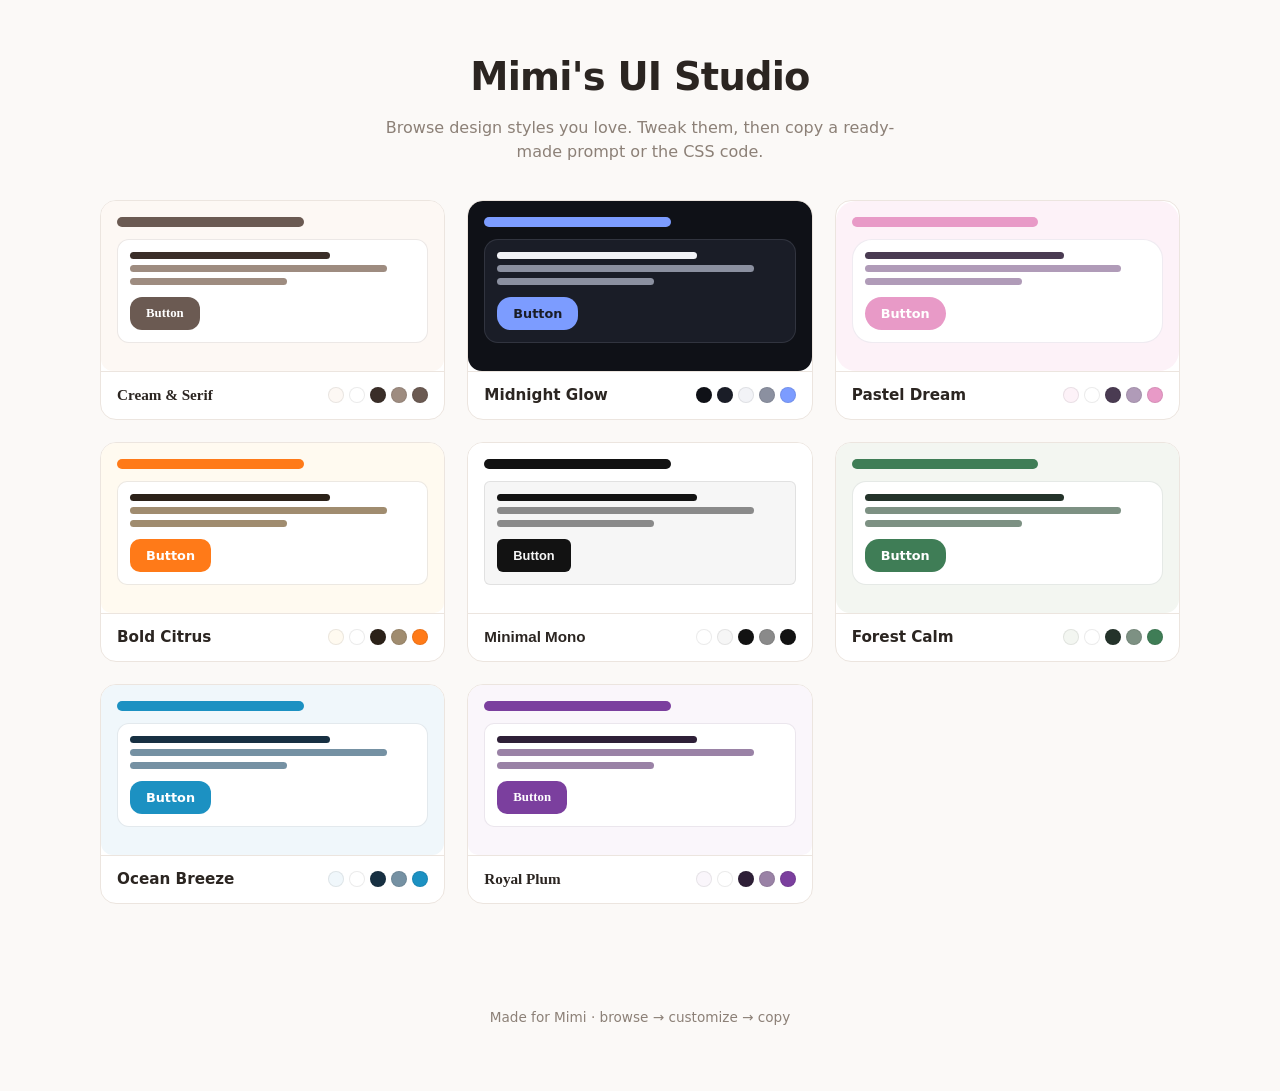
==== index.html @ d25442b5 "Mimi's UI Studio: browse, customize, copy design styles Co-Authored-By: Claude Opus 4.8 <noreply@ant" ====
<!DOCTYPE html>
<html lang="en">
<head>
  <meta charset="UTF-8" />
  <meta name="viewport" content="width=device-width, initial-scale=1.0" />
  <title>Mimi's UI Studio</title>
  <link rel="stylesheet" href="styles.css" />
</head>
<body>
  <header class="site-header">
    <h1>Mimi's UI Studio</h1>
    <p class="subtitle">Browse design styles you love. Tweak them, then copy a ready-made prompt or the CSS code.</p>
  </header>

  <main>
    <section id="grid" class="grid" aria-label="Theme gallery"></section>
  </main>

  <!-- Detail panel (hidden until a theme is clicked) -->
  <div id="overlay" class="overlay" hidden>
    <div class="panel" role="dialog" aria-modal="true" aria-labelledby="panel-title">
      <button id="close-btn" class="close-btn" aria-label="Close">&times;</button>

      <h2 id="panel-title" class="panel-title"></h2>
      <p id="panel-vibe" class="panel-vibe"></p>

      <!-- Live preview -->
      <div id="preview" class="preview"></div>

      <!-- Customize controls -->
      <div class="controls">
        <div class="control">
          <label>Accent color</label>
          <div id="accent-swatches" class="swatches"></div>
        </div>
        <div class="control">
          <label for="font-select">Font</label>
          <select id="font-select"></select>
        </div>
        <div class="control">
          <label>Corners</label>
          <div class="toggle-row">
            <button class="toggle" data-radius="rounded">Rounded</button>
            <button class="toggle" data-radius="sharp">Sharp</button>
          </div>
        </div>
        <div class="control">
          <label>Mode</label>
          <div class="toggle-row">
            <button class="toggle" data-mode="light">Light</button>
            <button class="toggle" data-mode="dark">Dark</button>
          </div>
        </div>
        <div class="control control-wide">
          <label for="notes">Extra notes (added to the prompt)</label>
          <textarea id="notes" placeholder="e.g. make it feel cozy and rounded, add a subtle shadow..."></textarea>
        </div>
      </div>

      <!-- Outputs -->
      <div class="output">
        <div class="output-head">
          <h3>Prompt</h3>
          <button id="copy-prompt" class="copy-btn">Copy prompt</button>
        </div>
        <pre id="prompt-out" class="code-box"></pre>
      </div>

      <div class="output">
        <div class="output-head">
          <h3>CSS code</h3>
          <button id="copy-css" class="copy-btn">Copy code</button>
        </div>
        <pre id="css-out" class="code-box"></pre>
      </div>
    </div>
  </div>

  <footer class="site-footer">
    <p>Made for Mimi · browse → customize → copy</p>
  </footer>

  <script src="themes.js"></script>
  <script src="app.js"></script>
  <script>
    if ("serviceWorker" in navigator) {
      navigator.serviceWorker.register("sw.js");
    }
  </script>
</body>
</html>
---- styles.css ----
/* Mimi's UI Studio — the studio's own UI (not the showcased themes). */

:root {
  --bg: #fbf9f7;
  --surface: #ffffff;
  --text: #2b2521;
  --muted: #8c8077;
  --accent: #6b5a52;
  --line: #ece5df;
}

* { box-sizing: border-box; }

body {
  margin: 0;
  background: var(--bg);
  color: var(--text);
  font-family: 'Inter', system-ui, -apple-system, sans-serif;
  line-height: 1.5;
}

.site-header {
  text-align: center;
  padding: 48px 20px 24px;
}

.site-header h1 {
  margin: 0;
  font-size: 2.4rem;
  letter-spacing: -0.02em;
}

.subtitle {
  margin: 10px auto 0;
  max-width: 540px;
  color: var(--muted);
}

main { padding: 12px 24px 60px; }

/* ---- Theme grid ---- */
.grid {
  max-width: 1080px;
  margin: 0 auto;
  display: grid;
  grid-template-columns: repeat(auto-fill, minmax(260px, 1fr));
  gap: 22px;
}

.card {
  background: var(--surface);
  border: 1px solid var(--line);
  border-radius: 16px;
  overflow: hidden;
  cursor: pointer;
  transition: transform 0.15s ease, box-shadow 0.15s ease;
}

.card:hover {
  transform: translateY(-4px);
  box-shadow: 0 12px 28px rgba(0, 0, 0, 0.1);
}

/* Mini fake-UI preview inside each card */
.mini {
  padding: 16px;
}

.mini-bar {
  height: 10px;
  border-radius: 99px;
  width: 60%;
  margin-bottom: 12px;
}

.mini-card {
  border-radius: inherit;
  padding: 12px;
  margin-bottom: 12px;
}

.mini-line {
  height: 7px;
  border-radius: 99px;
  margin-bottom: 6px;
}

.mini-btn {
  display: inline-block;
  padding: 7px 16px;
  font-size: 0.8rem;
  border-radius: inherit;
  font-weight: 600;
}

.card-foot {
  display: flex;
  align-items: center;
  justify-content: space-between;
  padding: 12px 16px;
  border-top: 1px solid var(--line);
}

.card-name { font-weight: 600; font-size: 0.95rem; }

.swatch-row { display: flex; gap: 5px; }
.swatch-dot { width: 16px; height: 16px; border-radius: 50%; border: 1px solid rgba(0,0,0,0.08); }

/* ---- Overlay / detail panel ---- */
.overlay {
  position: fixed;
  inset: 0;
  background: rgba(20, 16, 14, 0.45);
  display: flex;
  align-items: flex-start;
  justify-content: center;
  padding: 40px 16px;
  overflow-y: auto;
  z-index: 50;
}

.overlay[hidden] { display: none; }

.panel {
  position: relative;
  background: var(--surface);
  border-radius: 18px;
  width: 100%;
  max-width: 640px;
  padding: 28px;
  box-shadow: 0 24px 60px rgba(0, 0, 0, 0.25);
}

.close-btn {
  position: absolute;
  top: 14px;
  right: 16px;
  border: none;
  background: transparent;
  font-size: 1.8rem;
  line-height: 1;
  color: var(--muted);
  cursor: pointer;
}
.close-btn:hover { color: var(--text); }

.panel-title { margin: 0 0 4px; font-size: 1.5rem; }
.panel-vibe { margin: 0 0 18px; color: var(--muted); font-style: italic; }

/* Large live preview */
.preview {
  border-radius: 14px;
  padding: 22px;
  margin-bottom: 22px;
  border: 1px solid var(--line);
}

.preview-bar { height: 14px; width: 50%; border-radius: 99px; margin-bottom: 16px; }
.preview-card { padding: 18px; margin-bottom: 16px; }
.preview-h { font-size: 1.1rem; font-weight: 700; margin: 0 0 8px; }
.preview-p { margin: 0 0 14px; font-size: 0.9rem; }
.preview-btn {
  display: inline-block;
  padding: 9px 20px;
  font-weight: 600;
  font-size: 0.9rem;
  border: none;
}

/* ---- Controls ---- */
.controls {
  display: grid;
  grid-template-columns: 1fr 1fr;
  gap: 16px;
  margin-bottom: 22px;
}
.control { display: flex; flex-direction: column; gap: 8px; }
.control-wide { grid-column: 1 / -1; }
.control label { font-size: 0.8rem; font-weight: 600; color: var(--muted); }

.swatches { display: flex; flex-wrap: wrap; gap: 8px; }
.swatch {
  width: 26px; height: 26px; border-radius: 50%;
  border: 2px solid transparent; cursor: pointer;
}
.swatch.selected { border-color: var(--text); }

select, textarea {
  font: inherit;
  padding: 8px 10px;
  border: 1px solid var(--line);
  border-radius: 8px;
  background: var(--bg);
  color: var(--text);
}
textarea { resize: vertical; min-height: 60px; }

.toggle-row { display: flex; gap: 8px; }
.toggle {
  flex: 1;
  padding: 8px;
  border: 1px solid var(--line);
  background: var(--bg);
  border-radius: 8px;
  cursor: pointer;
  font: inherit;
  color: var(--text);
}
.toggle.selected { background: var(--text); color: var(--surface); border-color: var(--text); }

/* ---- Outputs ---- */
.output { margin-bottom: 18px; }
.output-head {
  display: flex;
  align-items: center;
  justify-content: space-between;
  margin-bottom: 8px;
}
.output-head h3 { margin: 0; font-size: 1rem; }

.copy-btn {
  border: none;
  background: var(--text);
  color: var(--surface);
  padding: 7px 14px;
  border-radius: 8px;
  cursor: pointer;
  font: inherit;
  font-size: 0.85rem;
}
.copy-btn:hover { opacity: 0.88; }
.copy-btn.copied { background: #3f7d56; }

.code-box {
  background: #f6f3f0;
  border: 1px solid var(--line);
  border-radius: 10px;
  padding: 14px;
  margin: 0;
  font-family: 'SF Mono', Menlo, Consolas, monospace;
  font-size: 0.82rem;
  white-space: pre-wrap;
  word-break: break-word;
  max-height: 240px;
  overflow-y: auto;
}

.site-footer {
  text-align: center;
  color: var(--muted);
  padding: 30px 20px 50px;
  font-size: 0.85rem;
}
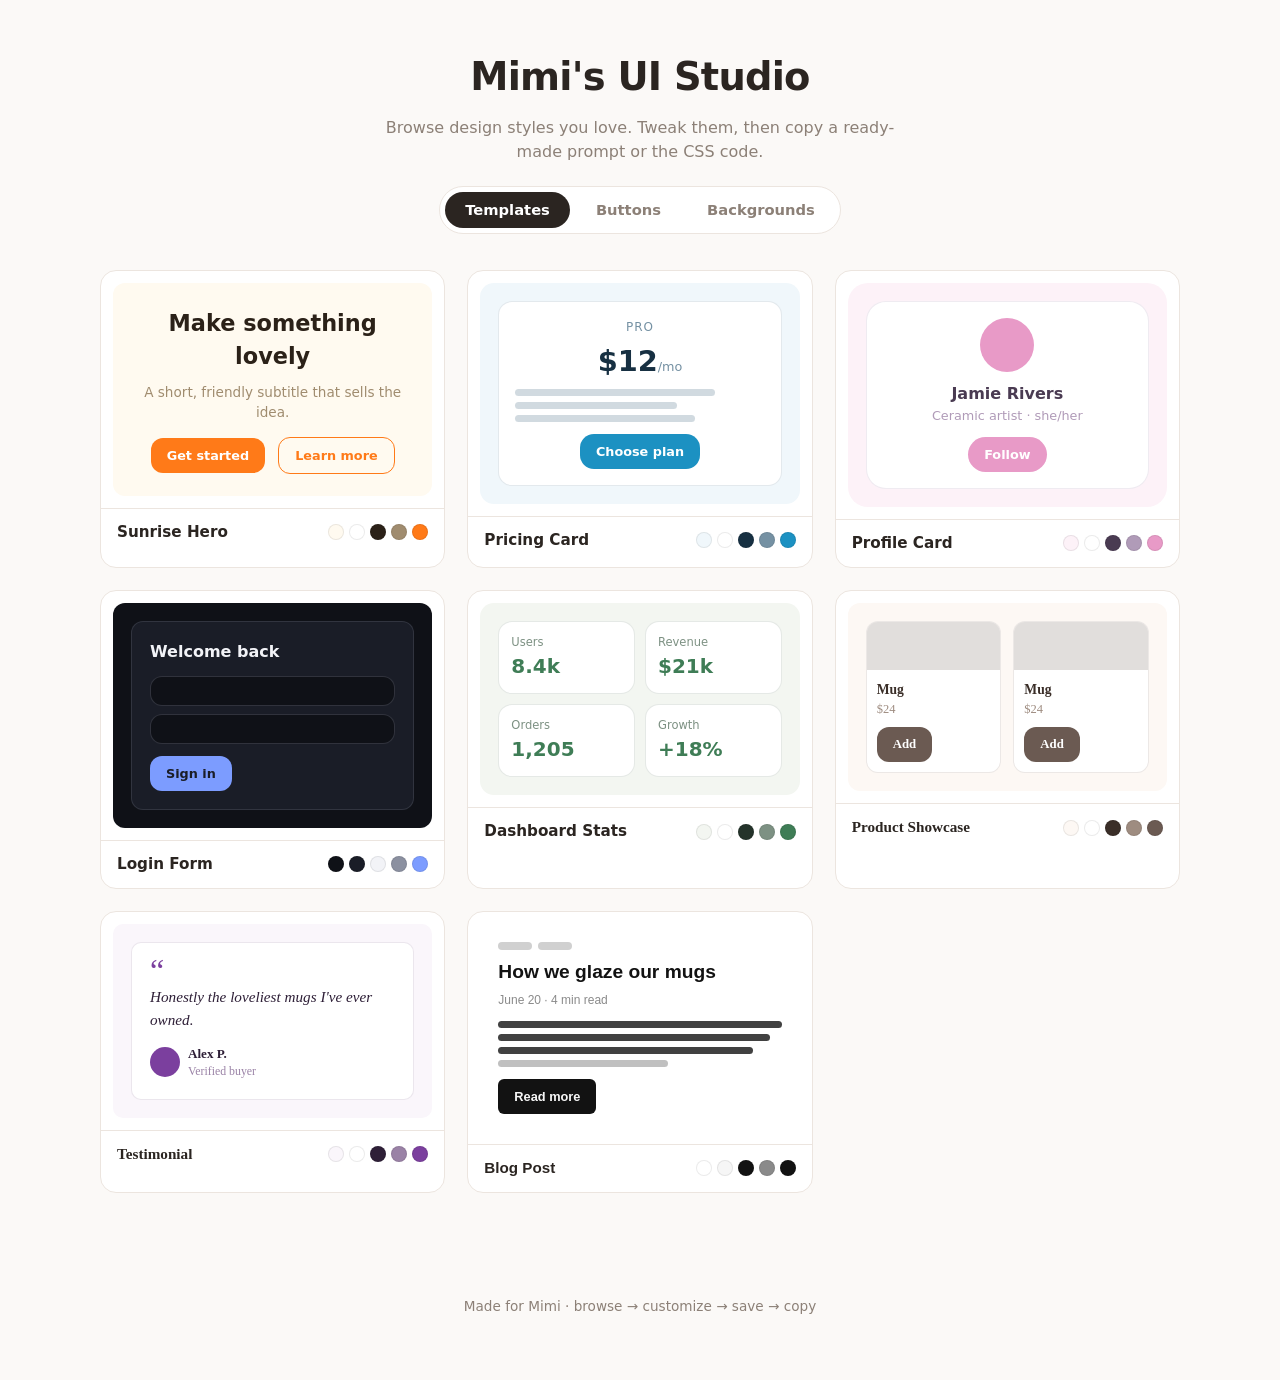
==== commit 4c662500: "Add animated Backgrounds section (mouse-reactive effects) New third tab with 6 animated/interactive " ====
--- a/index.html
+++ b/index.html
@@ -3,89 +3,32 @@
 <head>
   <meta charset="UTF-8" />
   <meta name="viewport" content="width=device-width, initial-scale=1.0" />
-  <title>Mimi's UI Studio</title>
+  <title>Mimi's UI Studio — Templates</title>
   <link rel="stylesheet" href="styles.css" />
 </head>
 <body>
   <header class="site-header">
     <h1>Mimi's UI Studio</h1>
     <p class="subtitle">Browse design styles you love. Tweak them, then copy a ready-made prompt or the CSS code.</p>
+    <nav class="nav">
+      <a href="index.html" class="nav-link active">Templates</a>
+      <a href="buttons.html" class="nav-link">Buttons</a>
+      <a href="backgrounds.html" class="nav-link">Backgrounds</a>
+    </nav>
   </header>
 
   <main>
-    <section id="grid" class="grid" aria-label="Theme gallery"></section>
+    <section id="grid" class="grid" aria-label="Template gallery"></section>
   </main>
 
-  <!-- Detail panel (hidden until a theme is clicked) -->
-  <div id="overlay" class="overlay" hidden>
-    <div class="panel" role="dialog" aria-modal="true" aria-labelledby="panel-title">
-      <button id="close-btn" class="close-btn" aria-label="Close">&times;</button>
-
-      <h2 id="panel-title" class="panel-title"></h2>
-      <p id="panel-vibe" class="panel-vibe"></p>
-
-      <!-- Live preview -->
-      <div id="preview" class="preview"></div>
-
-      <!-- Customize controls -->
-      <div class="controls">
-        <div class="control">
-          <label>Accent color</label>
-          <div id="accent-swatches" class="swatches"></div>
-        </div>
-        <div class="control">
-          <label for="font-select">Font</label>
-          <select id="font-select"></select>
-        </div>
-        <div class="control">
-          <label>Corners</label>
-          <div class="toggle-row">
-            <button class="toggle" data-radius="rounded">Rounded</button>
-            <button class="toggle" data-radius="sharp">Sharp</button>
-          </div>
-        </div>
-        <div class="control">
-          <label>Mode</label>
-          <div class="toggle-row">
-            <button class="toggle" data-mode="light">Light</button>
-            <button class="toggle" data-mode="dark">Dark</button>
-          </div>
-        </div>
-        <div class="control control-wide">
-          <label for="notes">Extra notes (added to the prompt)</label>
-          <textarea id="notes" placeholder="e.g. make it feel cozy and rounded, add a subtle shadow..."></textarea>
-        </div>
-      </div>
-
-      <!-- Outputs -->
-      <div class="output">
-        <div class="output-head">
-          <h3>Prompt</h3>
-          <button id="copy-prompt" class="copy-btn">Copy prompt</button>
-        </div>
-        <pre id="prompt-out" class="code-box"></pre>
-      </div>
-
-      <div class="output">
-        <div class="output-head">
-          <h3>CSS code</h3>
-          <button id="copy-css" class="copy-btn">Copy code</button>
-        </div>
-        <pre id="css-out" class="code-box"></pre>
-      </div>
-    </div>
-  </div>
-
   <footer class="site-footer">
-    <p>Made for Mimi · browse → customize → copy</p>
+    <p>Made for Mimi · browse → customize → save → copy</p>
   </footer>
 
-  <script src="themes.js"></script>
-  <script src="app.js"></script>
+  <script src="studio.js"></script>
+  <script src="templates.js"></script>
   <script>
-    if ("serviceWorker" in navigator) {
-      navigator.serviceWorker.register("sw.js");
-    }
+    if ("serviceWorker" in navigator) navigator.serviceWorker.register("sw.js");
   </script>
 </body>
 </html>
--- a/styles.css
+++ b/styles.css
@@ -36,6 +36,27 @@
   color: var(--muted);
 }
 
+/* ---- Nav (Templates / Buttons) ---- */
+.nav {
+  display: inline-flex;
+  gap: 6px;
+  margin-top: 22px;
+  background: var(--surface);
+  border: 1px solid var(--line);
+  border-radius: 999px;
+  padding: 5px;
+}
+.nav-link {
+  text-decoration: none;
+  color: var(--muted);
+  font-weight: 600;
+  font-size: 0.92rem;
+  padding: 7px 20px;
+  border-radius: 999px;
+}
+.nav-link:hover { color: var(--text); }
+.nav-link.active { background: var(--text); color: var(--surface); }
+
 main { padding: 12px 24px 60px; }
 
 /* ---- Theme grid ---- */
@@ -61,9 +82,9 @@
   box-shadow: 0 12px 28px rgba(0, 0, 0, 0.1);
 }
 
-/* Mini fake-UI preview inside each card */
+/* Layout / button preview inside each card */
 .mini {
-  padding: 16px;
+  padding: 12px;
 }
 
 .mini-bar {
@@ -154,6 +175,12 @@
   margin-bottom: 22px;
   border: 1px solid var(--line);
 }
+/* Animated (background) previews: full-bleed, fixed height for the canvas */
+.preview.preview-anim {
+  padding: 0;
+  height: 240px;
+  overflow: hidden;
+}
 
 .preview-bar { height: 14px; width: 50%; border-radius: 99px; margin-bottom: 16px; }
 .preview-card { padding: 18px; margin-bottom: 16px; }
@@ -208,6 +235,70 @@
 }
 .toggle.selected { background: var(--text); color: var(--surface); border-color: var(--text); }
 
+/* ---- Extra slider controls (Backgrounds: Speed / Amount) ---- */
+#extra-controls {
+  display: grid;
+  grid-template-columns: 1fr 1fr;
+  gap: 8px 16px;
+  align-items: center;
+}
+.range-label { font-size: 0.8rem; font-weight: 600; color: var(--muted); }
+.range {
+  width: 100%;
+  accent-color: var(--text);
+}
+
+/* ---- Background cards: full-bleed animated preview ---- */
+.bg-mini {
+  padding: 0;
+  height: 150px;
+  overflow: hidden;
+  border-top-left-radius: 16px;
+  border-top-right-radius: 16px;
+}
+.bg-mini canvas, .bg-mini > div { border-radius: 0; }
+
+/* ---- Save / Cancel row ---- */
+.save-row {
+  display: flex;
+  align-items: center;
+  justify-content: space-between;
+  gap: 12px;
+  margin-bottom: 22px;
+  flex-wrap: wrap;
+}
+.dirty-hint {
+  font-size: 0.82rem;
+  color: #c2620e;
+  min-height: 1em;
+}
+.save-actions { display: flex; gap: 8px; margin-left: auto; }
+.save-btn {
+  border: none;
+  background: var(--text);
+  color: var(--surface);
+  padding: 9px 22px;
+  border-radius: 8px;
+  cursor: pointer;
+  font: inherit;
+  font-weight: 600;
+}
+.ghost-btn {
+  border: 1px solid var(--line);
+  background: var(--surface);
+  color: var(--text);
+  padding: 9px 18px;
+  border-radius: 8px;
+  cursor: pointer;
+  font: inherit;
+}
+.save-btn:disabled, .ghost-btn:disabled {
+  opacity: 0.4;
+  cursor: default;
+}
+.save-btn:not(:disabled):hover { opacity: 0.9; }
+.ghost-btn:not(:disabled):hover { background: var(--bg); }
+
 /* ---- Outputs ---- */
 .output { margin-bottom: 18px; }
 .output-head {
